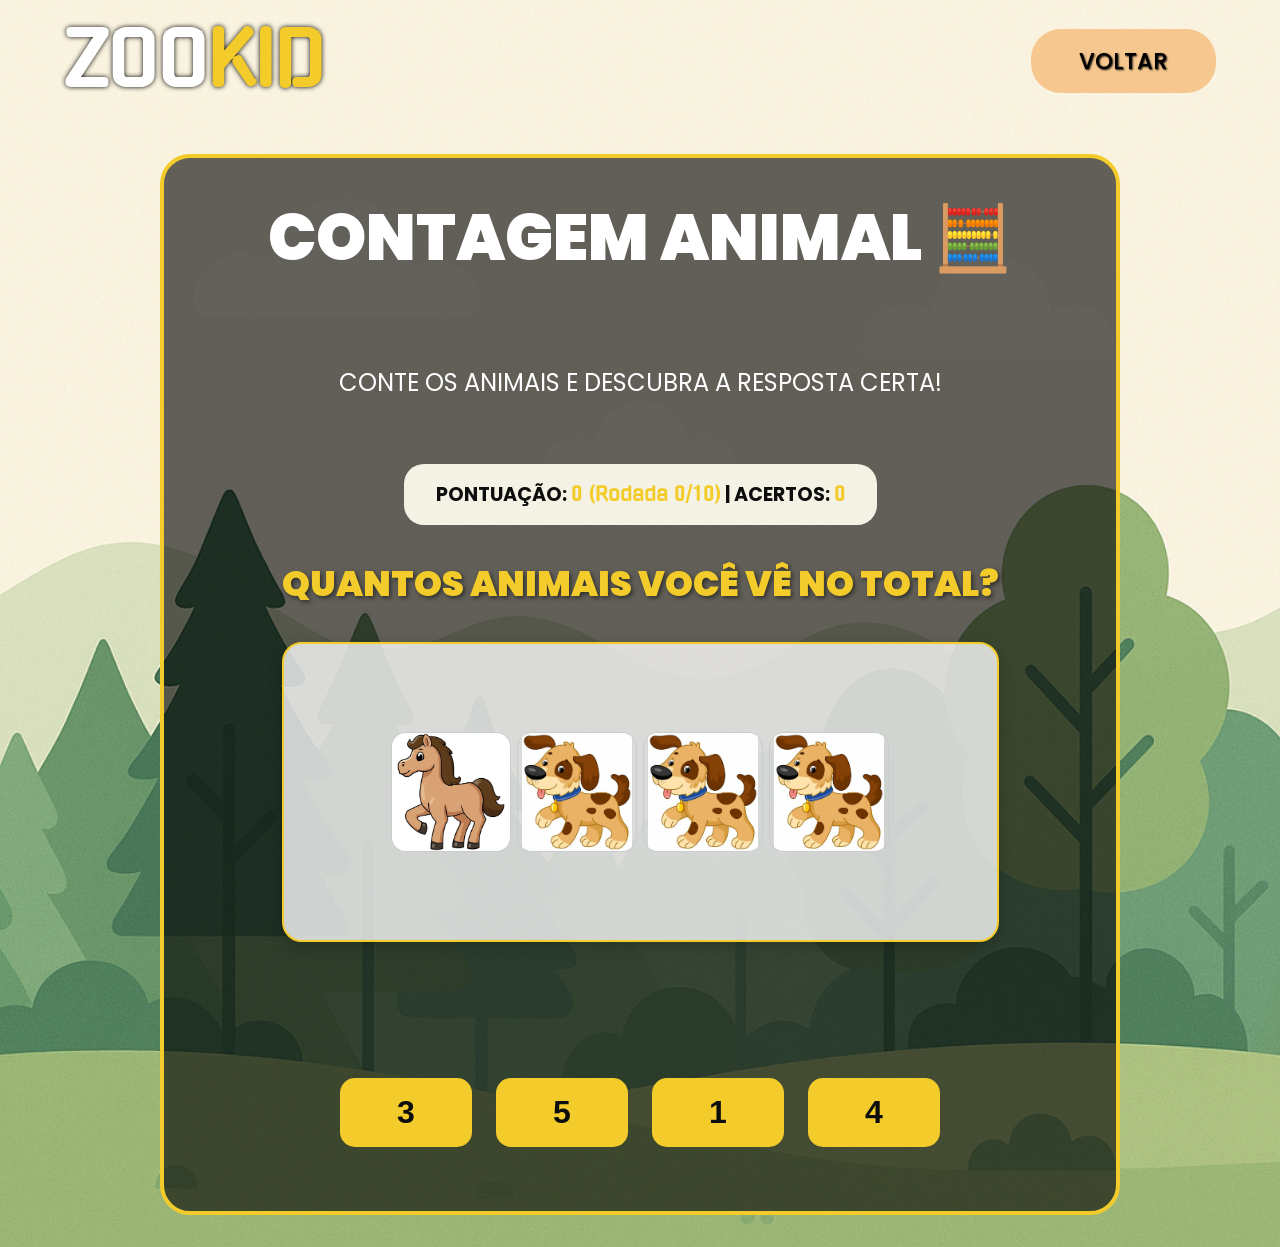
==== count.html @ f599b910 "Add files via upload" ====
<!DOCTYPE html>
<html lang="pt-Br">
<head>
    <meta charset="UTF-8">
    <meta name="viewport" content="width=device-width, initial-scale=1.0">
    <title>ZooKid - Contagem Animal</title>
    
    <link rel="stylesheet" href="home.css">
    <link rel="stylesheet" href="count.css"> 
</head>

<style>
    header {
        justify-content: space-between;
    }
</style>

<body>
    <header data-aos="fade-down" data-aos-duration="1500">
        <h1 class="title">ZOO<span>KID</span></h1>

        <nav>
            <a href="index.html">VOLTAR</a>
        </nav>
    </header>
    
    <main>
        <section class="banner">
            <h2 data-aos-delay="700" data-aos="fade-down" data-aos-duration="2000">CONTAGEM ANIMAL 🧮</h2>
            <p data-aos-delay="700" data-aos="fade-down" data-aos-duration="2500">CONTE OS ANIMAIS E DESCUBRA A RESPOSTA CERTA!</p>
            
            <div class="count-quiz-container">
                <div class="score-board">
                    PONTUAÇÃO: <span id="score">0</span> | ACERTOS: <span id="correct-count">0</span>
                </div>

                <h3 id="question-text" class="question-text">QUANTOS ANIMAIS VOCÊ VÊ NO TOTAL?</h3>
                
                <div class="animal-display-area" id="animal-display-area">
                    </div>

                <h3 id="feedback-message" class="feedback-message"></h3>

                <div class="options-container" id="options-container">
                    </div>

                <div class="controls-container">
                    <button id="next-question-btn" class="next-button" style="display:none;">
                        PRÓXIMA PERGUNTA ▶
                    </button>
                </div>
            </div>
        </section>
    </main>

    <script src="count.js"></script>
</body>
</html>
---- home.css ----
@import url('https://fonts.googleapis.com/css2?family=Gugi&family=Playfair+Display:ital,wght@0,400..900;1,400..900&family=Poppins:ital,wght@0,100;0,200;0,300;0,400;0,500;0,600;0,700;0,800;0,900;1,100;1,200;1,300;1,400;1,500;1,600;1,700;1,800;1,900&family=Stack+Sans+Headline:wght@200..700&display=swap');

* {
    padding: 0;
    margin: 0;
    box-sizing: border-box;
    
}

body{
    background-color: #88c2f5 ;
    font-family: 'Poppins', sans-serif;
    background-image: url('sim.png');
    background-repeat: no-repeat;
    background-size: cover;
    background-position: center;
}

header {
    display: flex;
    justify-content: center;
    align-items: center;
    padding: 1rem 4rem;
    color: white;
}



nav a {
    border-radius: 30px;
    padding: 1rem 3rem;
    background-color: rgb(246, 199, 142);
    margin-left: 2rem;
    text-decoration: none;
    font-size: 1.4rem;
    color: #000000;
    font-weight: 500;
    transition: color 0.3s ease;
    text-shadow: #000000 1px 1px 2px;
}

nav a:hover {
    background-color: #f3cb2b;
    color: #ffffff;
}

span {
    font-family: 'Gugi', cursive;
    color: #f3cb2b;
}

.title {
    font-family: 'Gugi', cursive;
    font-size: 4.5rem;
    text-shadow: 0px 0px 5px rgb(0, 0, 0);
}

main {
    text-align: center;
    padding: 2rem 10rem;
    min-height: calc(90vh - 10rem);
    color: #ffffff;
}

h2 {
    font-weight: 900;
    font-size: 4rem;
    margin-bottom: 1rem;
}

.zoo {
    color: #ffffff;
    text-shadow: gray 2px 2px 4px;
}

p {
    font-size: 1.5rem;
}

.games {
    display: flex;
    justify-content: center;
    gap: 3rem;
}

.game-card {
max-width: 500px;

}



.desc{

    font-size: 1.1rem;
}


h3 {
    color: #f8e9ac;
    font-size: 1.52rem;
    font-weight: bold;
} 

.banner {
    background-color: rgba(0, 0, 0, 0.607);
    padding: 2rem;
    border-radius: 30px;
    display: flex;
    justify-content: center;
    gap: 4rem;
    flex-direction: column;
    border: #f3cb2b 4px solid;
}

.games-pictures {
    border-radius: 50px;
    border: #eab700 4px solid;
    max-width: 250px;
    height: auto;
    transition: transform 0.3s ease, box-shadow 0.3s ease;
}

.games-pictures:hover {
    transform: scale(1.03);
    box-shadow: 0 0 15px rgba(255, 255, 255, 0.839);
}





/* ... (Seus estilos existentes em home.css) ... */

/* ------------------------------------------------ */
/* RESPONSIVIDADE (MOBILE / TABLET) */
/* ------------------------------------------------ */

@media (max-width: 1024px) {
    /* Ajustes para telas maiores (ex: tablets em modo paisagem) */
    main {
        padding: 2rem 5rem;
    }
}

@media (max-width: 768px) {
    /* Ajustes para a maioria dos tablets e celulares */

    header {
        padding: 1rem 2rem;
        /* Coloca a navegação em nova linha (se houver nav) */
        flex-direction: column; 
    }

    .title {
        font-size: 3rem; /* Diminui o título */
    }

    /* Reduz o padding da seção principal */
    main {
        padding: 1rem 2rem; 
    }

    h2 {
        font-size: 3rem; /* Diminui o subtítulo principal */
    }

    p {
        font-size: 1.2rem;
    }

    /* Organiza os cards do jogo em coluna */
    .games {
        flex-direction: column;
        gap: 2.5rem;
    }

    .game-card {
        max-width: 90%; /* Ocupa quase a largura total */
        margin-left: 2rem auto;
    }

    .game-card h3 {
        font-size: 1.8rem;
    }
}
---- count.css ----
.count-quiz-container {
    display: flex;
    flex-direction: column;
    align-items: center;
    gap: 2rem;
    max-width: 900px;
    margin: 0 auto;
}

.score-board {
    background-color: #f4f2e5;
    color: #0d0d0d;
    padding: 1rem 2rem;
    border-radius: 20px;
    font-size: 1.2rem;
    font-weight: 700;
}

.question-text {
    font-size: 2.2rem;
    font-weight: 900;
    color: #f3cb2b; 
    text-shadow: 2px 2px 4px rgba(0, 0, 0, 0.5);
    min-height: 40px; 
}


.animal-display-area {
    border: 2px solid #f3cb2b;
    width: 100%;
    max-width: 800px;
    min-height: 300px;
    background-color: rgba(255, 255, 255, 0.783);
    border-radius: 20px;
    padding: 20px;
    display: flex;
    flex-wrap: wrap; 
    justify-content: center;
    align-items: center;
    box-shadow: 0 4px 15px rgba(0, 0, 0, 0.2);
}

.animal-icon {
    width: 120px; 
    height: 120px;
    margin: 3px;
    object-fit: contain;
    transition: transform 0.2s;
    border: 1px solid #ccc;
    border-radius: 15px;
}

.animal-icon:hover {
    transform: scale(1.05);
    box-shadow: #000000 0 0 10px;
}



.options-container {
    display: grid;
    grid-template-columns: repeat(4, 1fr); 
    gap: 1.5rem;
    width: 100%;
    max-width: 600px;
}

.option-button {
    background-color: #f3cb2b; /* Amarelo */
    color: #0d0d0d;
    border: none;
    padding: 1rem;
    font-size: 2rem;
    font-weight: 900;
    border-radius: 15px;
    cursor: pointer;
    transition: background-color 0.3s ease, transform 0.2s ease, box-shadow 0.3s ease;
}

.option-button:hover {
    background-color: #eab700;
    transform: scale(1.05);
    box-shadow: #ffffff 0 0 10px;
}

/* Feedback Visual (cores) */
.option-button.correct {
    background-color: #28a745; /* Verde */
    color: white;
}

.option-button.incorrect {
    background-color: #dc3545; /* Vermelho */
    color: white;
}

.feedback-message {
    font-size: 2rem;
    font-weight: 700;
    margin: 1rem 0;
    text-shadow: 2px 2px 4px rgba(0, 0, 0, 0.5);
    min-height: 40px; 
}

.correct-color {
    color: #28a745;
}

.incorrect-color {
    color: #dc3545;
}

/* Botão Próximo */
.next-button {
    background-color: #28a745;
    color: white;
    border: none;
    padding: 1.5rem 3rem;
    font-size: 1.8rem;
    font-weight: 700;
    border-radius: 80px;
    cursor: pointer;
    transition: background-color 0.3s ease;
}

.next-button:hover {
    background-color: #257436;
}
/* ------------------------------------------------ */
/* RESPONSIVIDADE (MOBILE / TABLET) */
/* ------------------------------------------------ */

@media (max-width: 768px) {
    .question-text {
        font-size: 1.8rem;
    }

    .animal-display-area {
        min-height: 250px;
        max-width: 95%;
        padding: 10px;
    }
    
    .animal-icon {
        width: 70px;
        height: 70px;
        margin: 3px;
    }

    .options-container {
        grid-template-columns: repeat(2, 1fr); /* 2 colunas para o celular */
        max-width: 95%;
        gap: 1rem;
    }
    
    .option-button {
        font-size: 1.5rem;
        padding: 0.8rem;
    }

    .next-button {
        padding: 1rem 2rem;
        font-size: 1.5rem;
    }

  
}
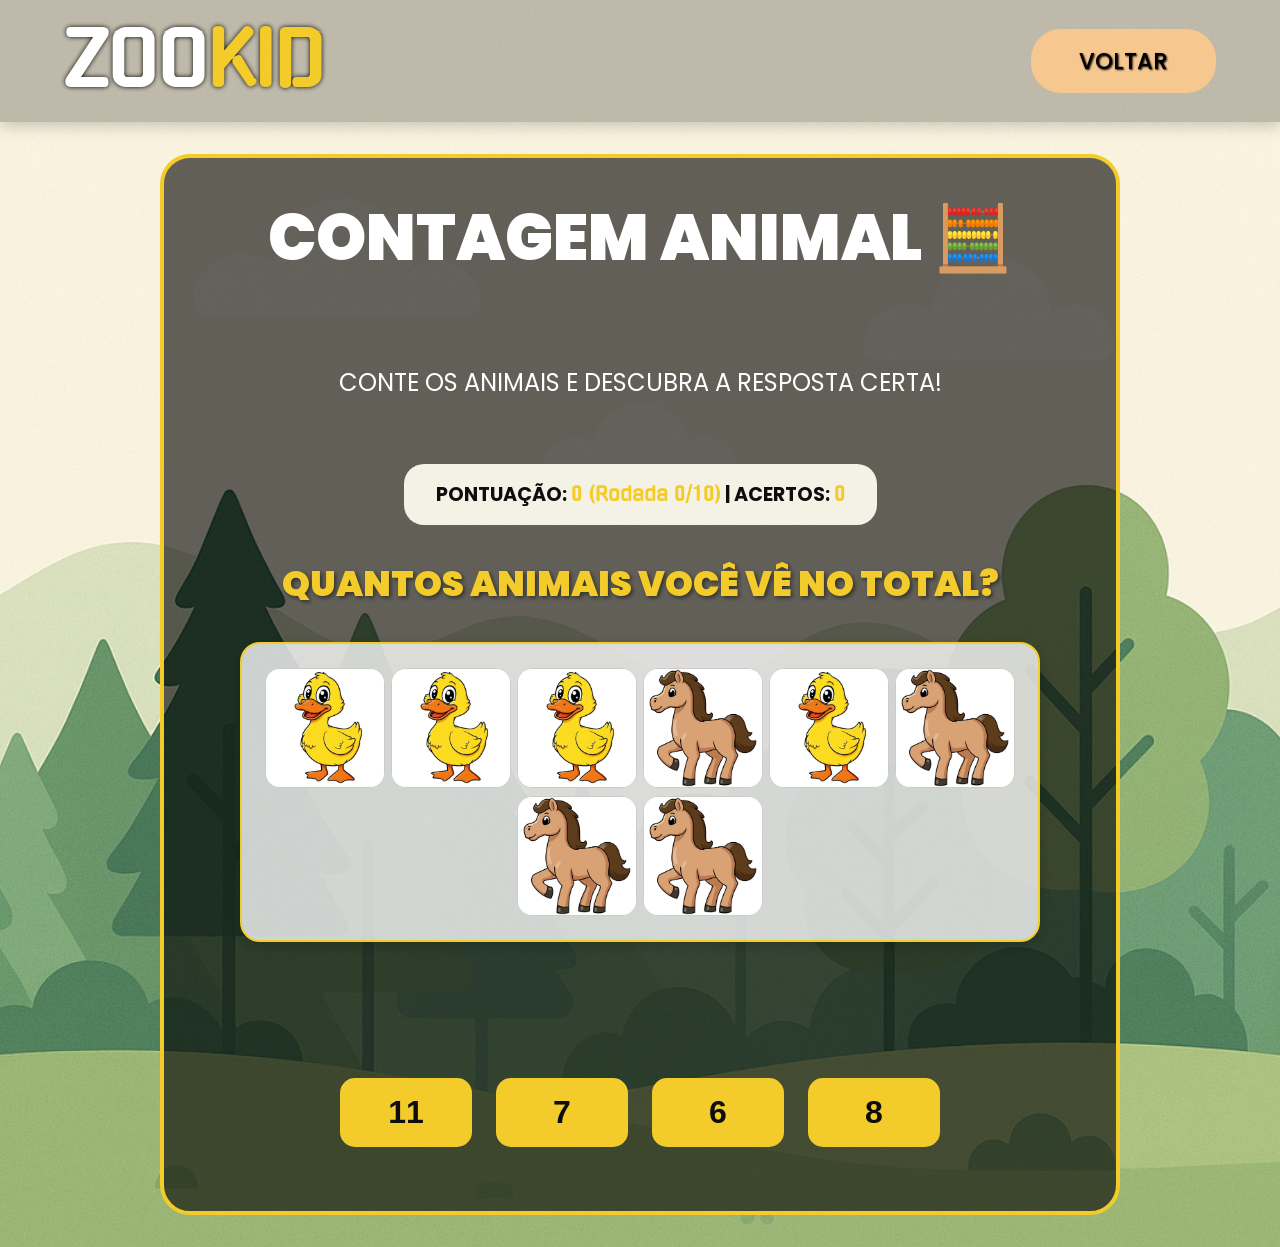
==== commit 27ad41c4: "Add files via upload" ====
--- a/count.html
+++ b/count.html
@@ -4,7 +4,7 @@
     <meta charset="UTF-8">
     <meta name="viewport" content="width=device-width, initial-scale=1.0">
     <title>ZooKid - Contagem Animal</title>
-    
+    <link rel="stylesheet" href="https://unpkg.com/aos@next/dist/aos.css" />
     <link rel="stylesheet" href="home.css">
     <link rel="stylesheet" href="count.css"> 
 </head>
@@ -24,8 +24,11 @@
         </nav>
     </header>
     
-    <main>
-        <section class="banner">
+    <main  >
+        <section data-aos-delay="600" data-aos="fade-zoom-in"
+     data-aos-easing="ease-in-back"
+     data-aos-delay="300"
+     data-aos-offset="0" data-aos-duration="1000"  class="banner">
             <h2 data-aos-delay="700" data-aos="fade-down" data-aos-duration="2000">CONTAGEM ANIMAL 🧮</h2>
             <p data-aos-delay="700" data-aos="fade-down" data-aos-duration="2500">CONTE OS ANIMAIS E DESCUBRA A RESPOSTA CERTA!</p>
             
@@ -34,7 +37,7 @@
                     PONTUAÇÃO: <span id="score">0</span> | ACERTOS: <span id="correct-count">0</span>
                 </div>
 
-                <h3 id="question-text" class="question-text">QUANTOS ANIMAIS VOCÊ VÊ NO TOTAL?</h3>
+                <h3  id="question-text" class="question-text">QUANTOS ANIMAIS VOCÊ VÊ NO TOTAL?</h3>
                 
                 <div class="animal-display-area" id="animal-display-area">
                     </div>
@@ -54,5 +57,9 @@
     </main>
 
     <script src="count.js"></script>
+       <script src="https://unpkg.com/aos@next/dist/aos.js"></script>
+  <script>
+    AOS.init();
+  </script>
 </body>
 </html>
--- a/home.css
+++ b/home.css
@@ -23,6 +23,8 @@
     align-items: center;
     padding: 1rem 4rem;
     color: white;
+    background-color: rgba(0, 0, 0, 0.234);
+    box-shadow: 0 4px 15px rgba(0, 0, 0, 0.2);
 }
 
 
--- a/count.css
+++ b/count.css
@@ -49,6 +49,7 @@
     transition: transform 0.2s;
     border: 1px solid #ccc;
     border-radius: 15px;
+    background-color: white;
 }
 
 .animal-icon:hover {
@@ -164,5 +165,4 @@
         font-size: 1.5rem;
     }
 
-  
 }
